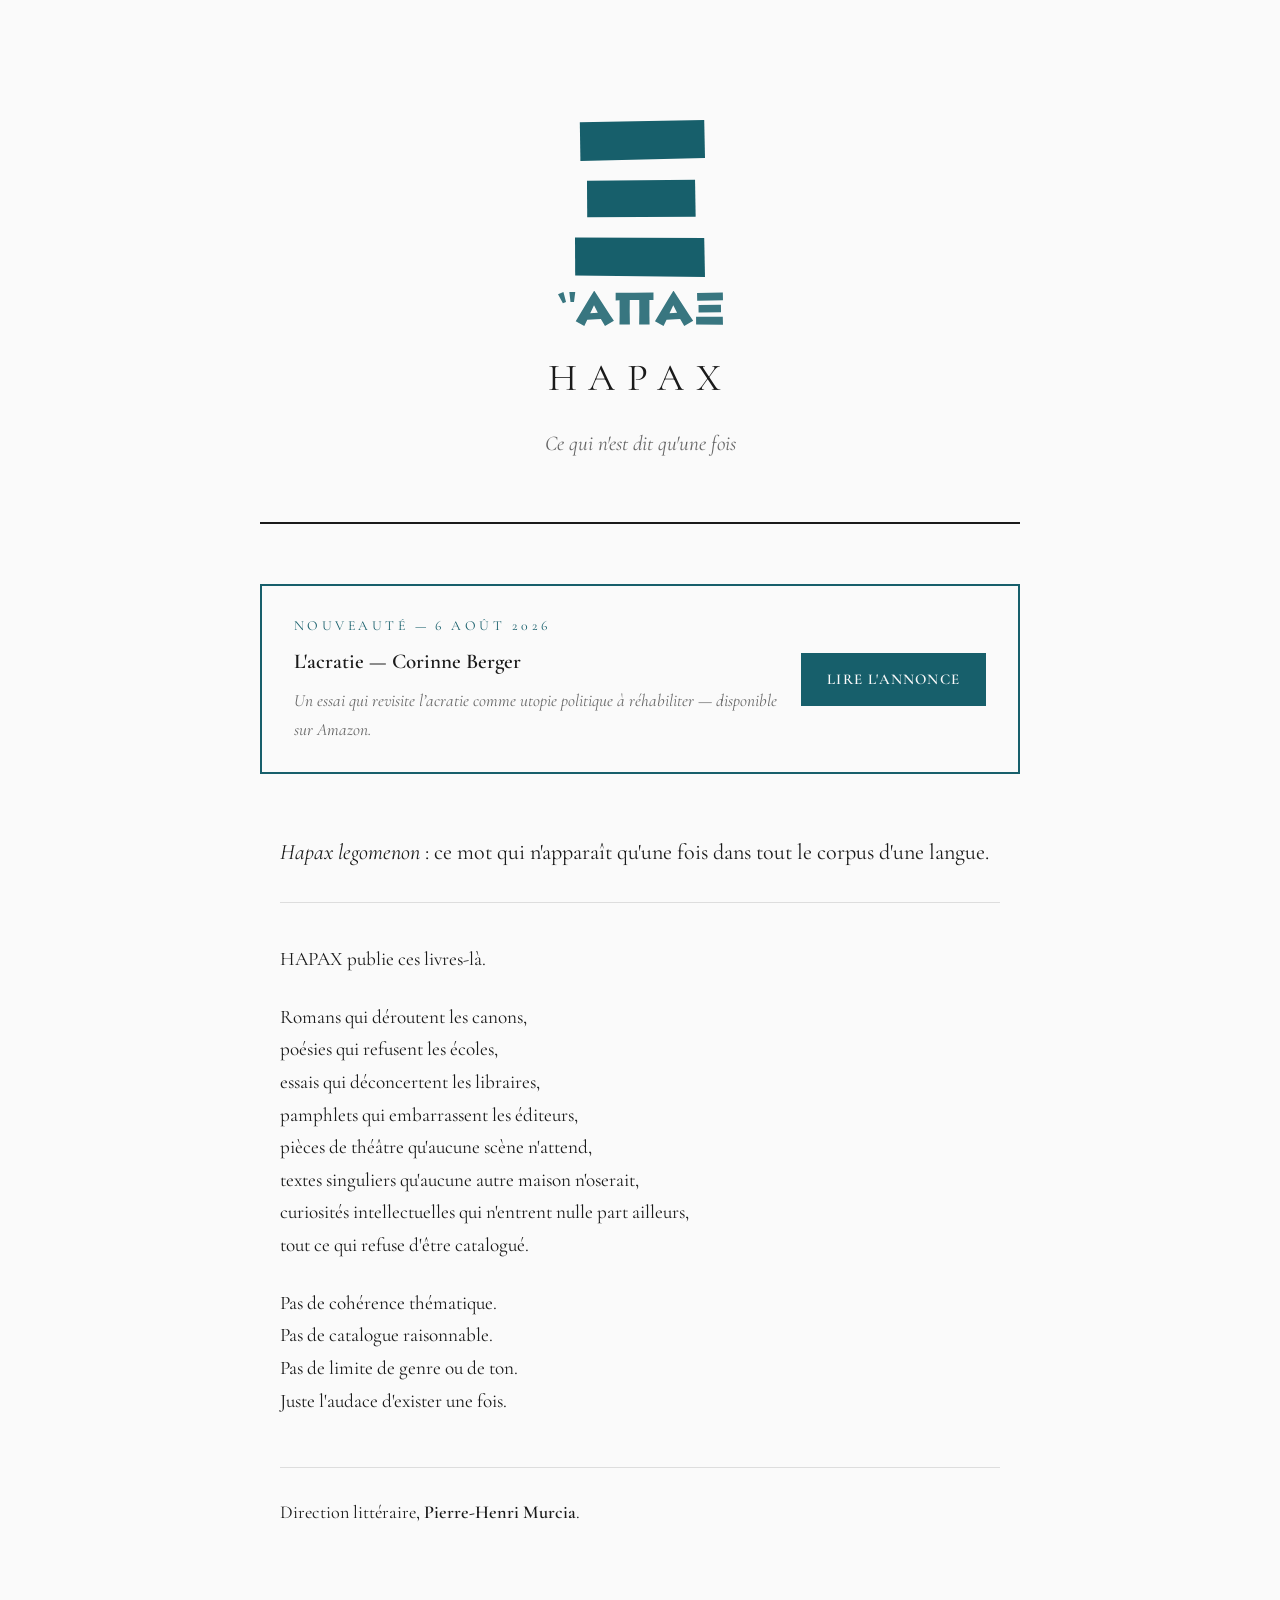
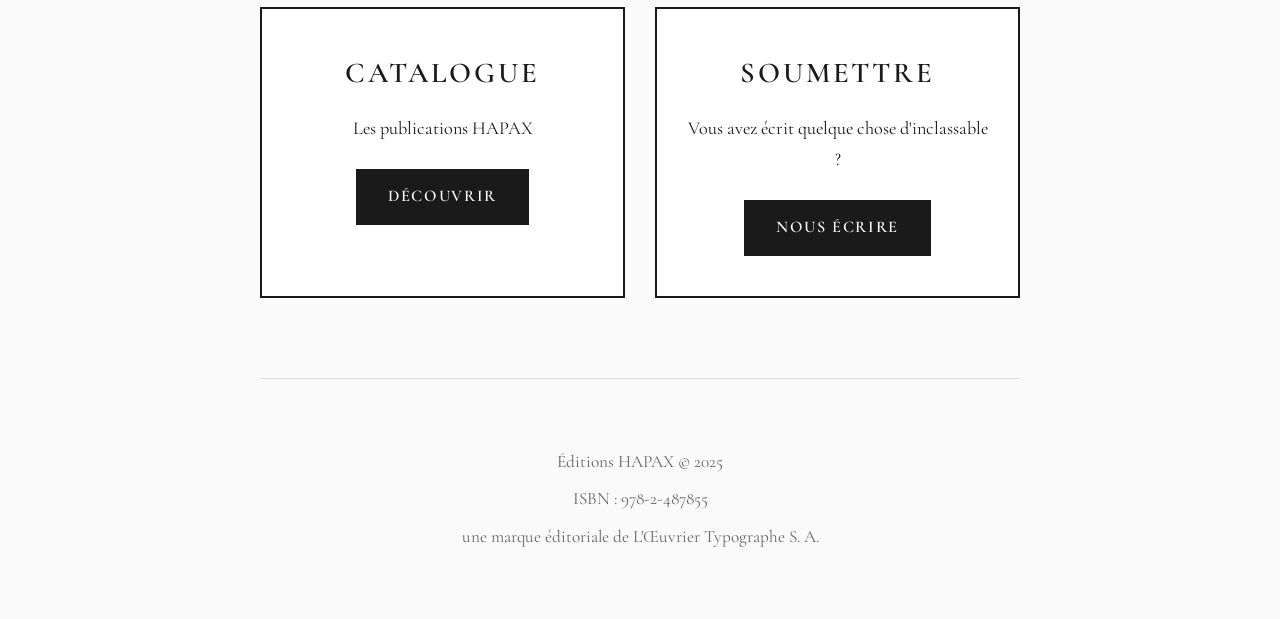
==== index.html @ 50ebf114 "logotypie grecque en glose sous la marque et correction direction litteraire" ====
<!DOCTYPE html>
<html lang="fr">
<head>
    <meta charset="UTF-8">
    <meta name="viewport" content="width=device-width, initial-scale=1.0">
    <title>ἍΠΑΞ - Éditions HAPAX</title>
    <link rel="icon" type="image/png" href="/favicon-96x96.png" sizes="96x96">
    <link rel="icon" type="image/svg+xml" href="/favicon.svg">
    <link rel="shortcut icon" href="/favicon.ico">
    <link rel="apple-touch-icon" sizes="180x180" href="/apple-touch-icon.png">
    <link rel="manifest" href="/site.webmanifest">
    <meta name="theme-color" content="#175F6B">
    <link rel="stylesheet" href="style.css">
</head>
<body>
    <header>
        <div class="logo"><img src="/images/logo-xi.svg" alt="" width="130" height="157"></div>
        <p class="mot-grec"><img src="/images/mot-hapax.svg" alt="ἍΠΑΞ" width="165" height="35"></p>
        <h1>HAPAX</h1>
        <p class="tagline">Ce qui n'est dit qu'une fois</p>
    </header>
    
    <main>

        <!-- BANDEAU ACTUALITÉ -->
        <section class="actu" style="
            border: 2px solid var(--accent);
            padding: 28px 32px;
            margin-bottom: 60px;
            display: grid;
            grid-template-columns: 1fr auto;
            gap: 20px;
            align-items: center;
        ">
            <div>
                <p style="font-size:0.72em; text-transform:uppercase; letter-spacing:0.25em; color:var(--accent); margin-bottom:6px;">Nouveaut&eacute; &mdash; 6&nbsp;ao&ucirc;t 2026</p>
                <p style="font-size:1.1em; font-weight:600; margin-bottom:6px;">L'acratie &mdash; Corinne Berger</p>
                <p style="font-size:0.9em; font-style:italic; color:var(--gris);">Un essai qui revisite l&rsquo;acratie comme utopie politique &agrave; r&eacute;habiliter &mdash; disponible sur Amazon.</p>
            </div>
            <a href="catalogue.html" style="
                display: inline-block;
                padding: 12px 24px;
                background: var(--accent);
                color: var(--blanc);
                text-decoration: none;
                font-weight: 600;
                letter-spacing: 0.08em;
                text-transform: uppercase;
                font-size: 0.78em;
                white-space: nowrap;
                border: 2px solid var(--accent);
                transition: all 0.3s ease;
            ">Lire l'annonce</a>
        </section>

        <section class="manifeste">
            <p class="intro"><em>Hapax legomenon</em> : ce mot qui n'apparaît qu'une fois dans tout le corpus d'une langue.</p>
            
            <p>HAPAX publie ces livres-là.</p>
            
            <p>Romans qui déroutent les canons,<br>
            poésies qui refusent les écoles,<br>
            essais qui déconcertent les libraires,<br>
            pamphlets qui embarrassent les éditeurs,<br>
            pièces de théâtre qu'aucune scène n'attend,<br>
            textes singuliers qu'aucune autre maison n'oserait,<br>
            curiosités intellectuelles qui n'entrent nulle part ailleurs,<br>
            tout ce qui refuse d'être catalogué.</p>
            
            <p>Pas de cohérence thématique.<br>
            Pas de catalogue raisonnable.<br>
            Pas de limite de genre ou de ton.<br>
            Juste l'audace d'exister une fois.</p>
            
            <p class="signature">Direction littéraire, <strong>Pierre-Henri Murcia</strong>.</p>
        </section>

        <section class="actions">
            <div class="action-box">
                <h2>Catalogue</h2>
                <p>Les publications HAPAX</p>
                <a href="catalogue.html" class="btn">Découvrir</a>
            </div>
            
            <div class="action-box">
                <h2>Soumettre</h2>
                <p>Vous avez écrit quelque chose d'inclassable ?</p>
                <a href="mailto:contact@editions-hapax.org" class="btn">Nous écrire</a>
            </div>
        </section>
    </main>
    
    <footer>
        <p>Éditions HAPAX &copy; 2025</p>
        <p>ISBN : 978-2-487855</p>
        <p>une marque éditoriale de L'Œuvrier Typographe S. A.</p>
    </footer>
</body>
</html>
---- style.css ----
/* ============================================================
   ÉDITIONS HAPAX — feuille de style principale
   Palette alignée sur le logo (Ξ blanc sur teal)
   ============================================================ */

@import url('https://fonts.googleapis.com/css2?family=Cormorant+Garamond:ital,wght@0,400;0,600;1,400&display=swap');

/* Reset */
*,
*::before,
*::after {
    margin: 0;
    padding: 0;
    box-sizing: border-box;
}

/* ── Variables ─────────────────────────────────────────────── */
:root {
    --noir: #1a1a1a;
    --blanc: #fafafa;
    --accent: #175f6b;        /* teal du bloc de marque */
    --accent-fonce: #0f454e;  /* survols et états actifs */
    --gris: #666;
    --filet: #ddd;            /* filets et séparateurs */
    --fond-doux: #f2f5f5;     /* aplats secondaires */
}

/* ── Général ───────────────────────────────────────────────── */
body {
    font-family: 'Cormorant Garamond', serif;
    font-size: 1.2em;
    line-height: 1.7;
    max-width: 800px;
    margin: 0 auto;
    padding: 40px 20px;
    background: var(--blanc);
    color: var(--noir);
}

::selection {
    background: var(--accent);
    color: var(--blanc);
}

a:focus-visible,
button:focus-visible,
summary:focus-visible {
    outline: 2px solid var(--accent);
    outline-offset: 3px;
}

/* ── Header ────────────────────────────────────────────────── */
header {
    text-align: center;
    padding: 80px 0 60px;
    border-bottom: 2px solid var(--noir);
    margin-bottom: 60px;
}

.logo {
    font-size: 5em;
    font-weight: 600;
    letter-spacing: 0.15em;
    color: var(--accent);
    margin-bottom: 10px;
}

/* Marque Ξ vectorisée — remplace le glyphe typographique */
.logo img {
    display: block;
    width: 130px;
    height: auto;
    margin: 0 auto;
}

.catalogue-header .logo img,
.annonce-header .logo img {
    width: 78px;
}

/* Logo image — prêt pour le remplacement du glyphe typographique */
.site-logo {
    display: block;
    width: 100%;
    max-width: 340px;
    height: auto;
    margin: 0 auto 24px;
}

h1 {
    font-size: 2em;
    letter-spacing: 0.3em;
    font-weight: 400;
    text-transform: uppercase;
    margin-bottom: 15px;
}

.tagline {
    font-style: italic;
    font-size: 1.1em;
    color: var(--gris);
}

/* Logotypie grecque — glose du monogramme, contours Lithos Pro Black vectorisés.
   Le Ξ est la dernière lettre de ἍΠΑΞ : le mot éclaire la marque sans la remplacer. */
.mot-grec {
    margin: 14px 0 20px;
}

.mot-grec img {
    display: block;
    width: 165px;
    max-width: 60%;
    height: auto;
    margin: 0 auto;
    opacity: 0.85;
}

/* ── Manifeste ─────────────────────────────────────────────── */
.manifeste {
    margin: 60px 0;
    padding: 0 20px;
}

.manifeste p {
    margin-bottom: 25px;
}

.manifeste .intro {
    font-size: 1.15em;
    margin-bottom: 40px;
    padding-bottom: 30px;
    border-bottom: 1px solid var(--filet);
}

.manifeste em {
    font-style: italic;
}

.signature {
    margin-top: 50px;
    padding-top: 30px;
    border-top: 1px solid var(--filet);
    font-size: 0.95em;
    line-height: 1.6;
}

.signature strong {
    font-weight: 600;
}

/* ── Actions ───────────────────────────────────────────────── */
.actions {
    display: grid;
    grid-template-columns: 1fr 1fr;
    gap: 30px;
    margin: 80px 0;
}

.action-box {
    text-align: center;
    padding: 40px 30px;
    border: 2px solid var(--noir);
    background: white;
    transition: background-color 0.3s ease, color 0.3s ease, border-color 0.3s ease;
}

.action-box:hover {
    background: var(--accent);
    border-color: var(--accent);
    color: var(--blanc);
}

.action-box:hover .btn {
    background: var(--blanc);
    color: var(--accent);
    border-color: var(--blanc);
}

.action-box h2 {
    font-size: 1.5em;
    font-weight: 600;
    margin-bottom: 15px;
    text-transform: uppercase;
    letter-spacing: 0.1em;
}

.action-box p {
    margin-bottom: 25px;
    font-size: 0.95em;
}

/* ── Boutons ───────────────────────────────────────────────── */
.btn {
    display: inline-block;
    padding: 12px 30px;
    background: var(--noir);
    color: var(--blanc);
    text-decoration: none;
    font-weight: 600;
    letter-spacing: 0.1em;
    text-transform: uppercase;
    font-size: 0.85em;
    transition: background-color 0.3s ease, border-color 0.3s ease, color 0.3s ease;
    border: 2px solid var(--noir);
}

.btn:hover {
    background: var(--accent);
    border-color: var(--accent);
    color: var(--blanc);
}

/* ── Footer ────────────────────────────────────────────────── */
footer {
    text-align: center;
    padding: 60px 0 20px;
    border-top: 1px solid var(--filet);
    margin-top: 80px;
    font-size: 0.9em;
    color: var(--gris);
}

footer p {
    margin: 8px 0;
}

footer a {
    color: var(--noir);
    text-decoration: none;
    border-bottom: 1px solid var(--noir);
    transition: color 0.3s ease, border-color 0.3s ease;
}

footer a:hover {
    color: var(--accent);
    border-bottom-color: var(--accent);
}

/* ── Responsive ────────────────────────────────────────────── */
@media (max-width: 700px) {
    body {
        font-size: 1.1em;
        padding: 20px 15px;
    }

    .logo {
        font-size: 3.5em;
    }

    .logo img {
        width: 96px;
    }

    .mot-grec img {
        width: 130px;
    }

    .catalogue-header .logo img,
    .annonce-header .logo img {
        width: 64px;
    }

    .site-logo {
        max-width: 240px;
    }

    h1 {
        font-size: 1.6em;
        letter-spacing: 0.2em;
    }

    header {
        padding: 60px 0 40px;
    }

    .actions {
        grid-template-columns: 1fr;
        gap: 20px;
    }

    .action-box {
        padding: 30px 20px;
    }
}

/* ── Accessibilité ─────────────────────────────────────────── */
@media (prefers-reduced-motion: reduce) {
    *,
    *::before,
    *::after {
        transition: none !important;
        animation: none !important;
    }
}
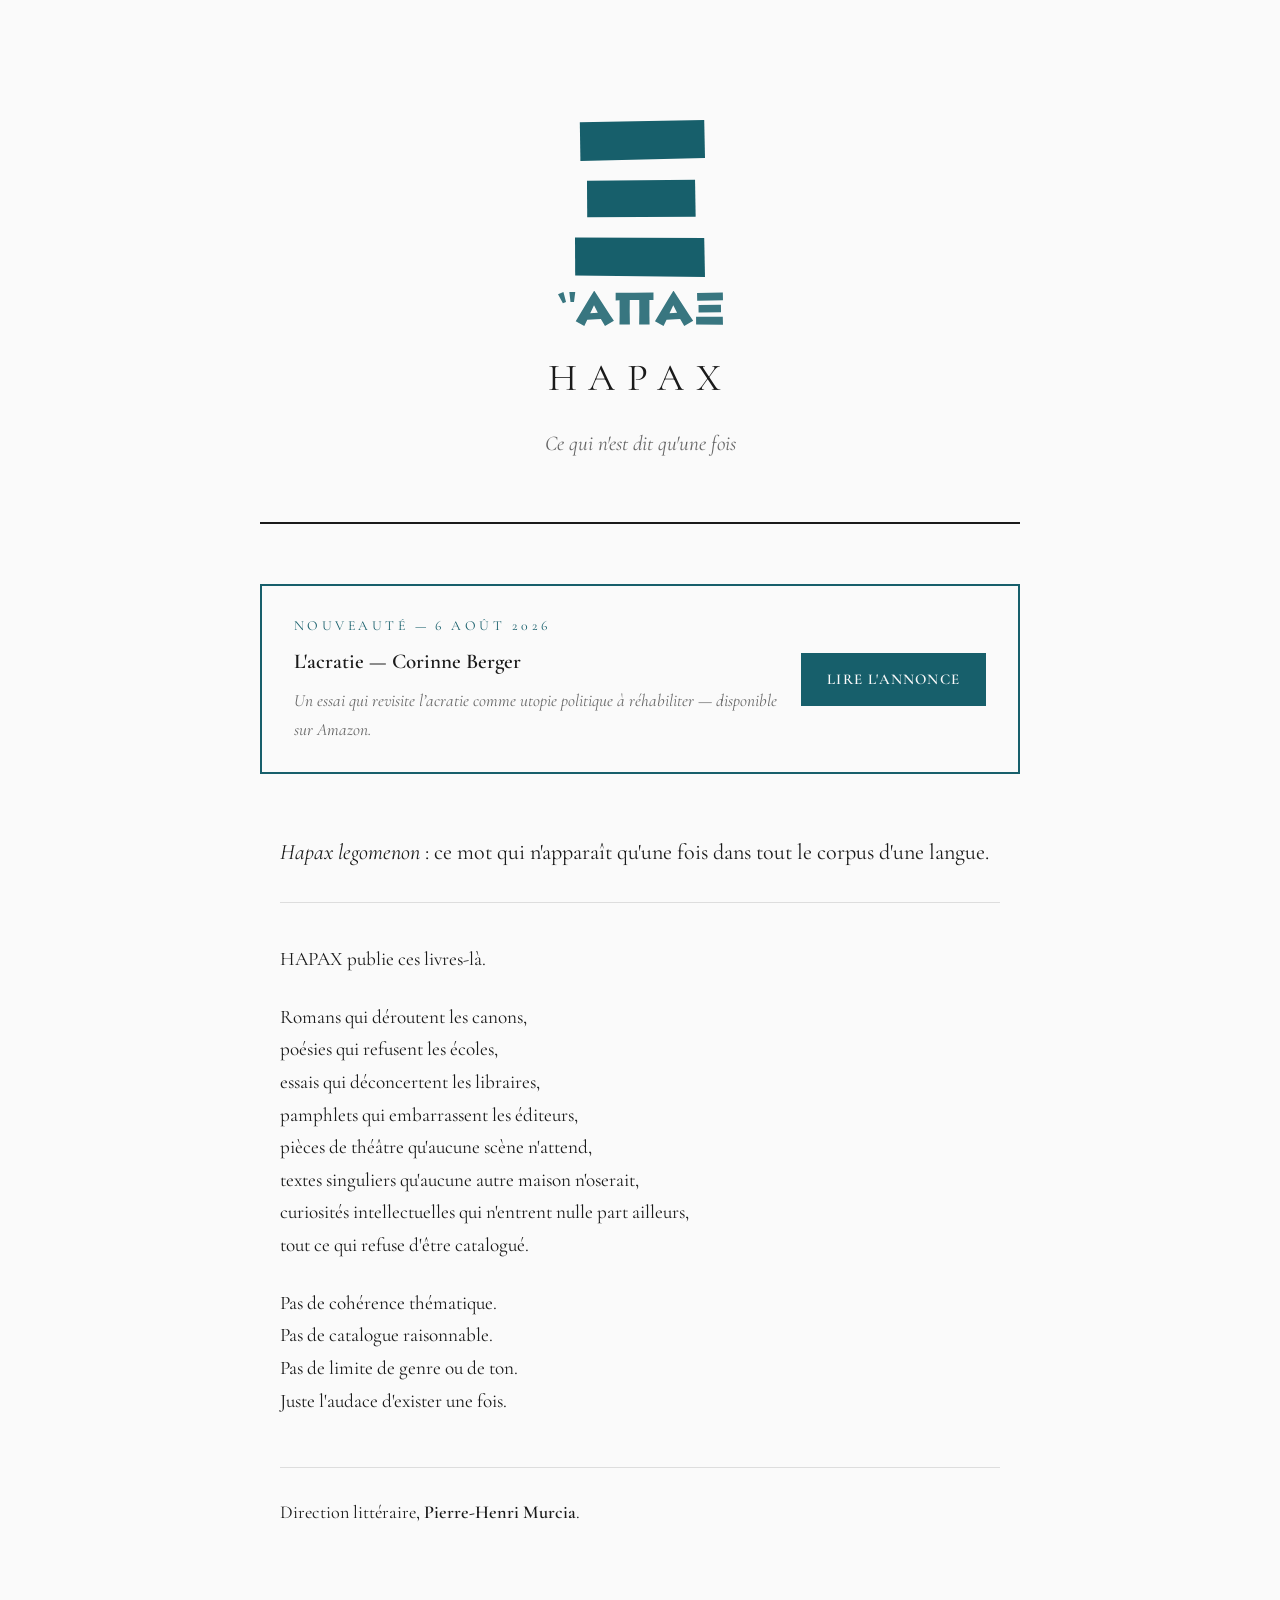
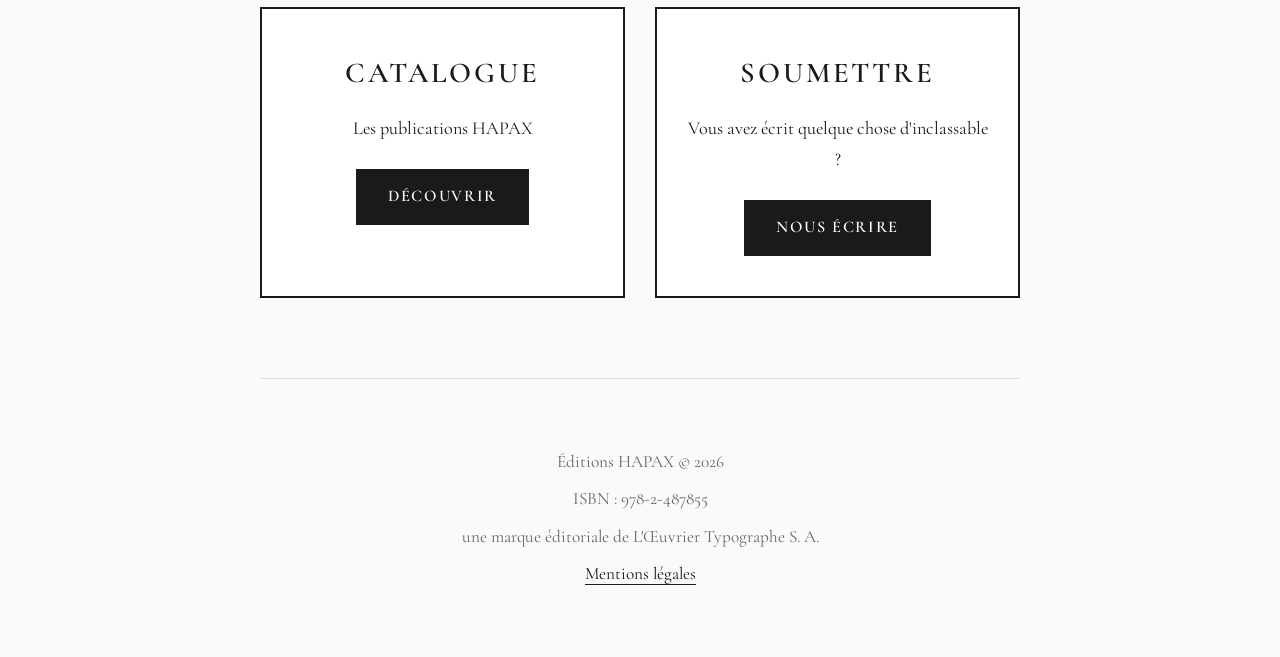
==== commit 43d37cd0: "radical isbn et prefixe editeur distingues" ====
--- a/index.html
+++ b/index.html
@@ -91,9 +91,10 @@
     </main>
     
     <footer>
-        <p>Éditions HAPAX &copy; 2025</p>
-        <p>ISBN : 978-2-487855</p>
-        <p>une marque éditoriale de L'Œuvrier Typographe S. A.</p>
+        <p>Éditions HAPAX &copy; 2026</p>
+        <p>ISBN&nbsp;: 978-2-487855</p>
+        <p>une marque éditoriale de L'Œuvrier Typographe S.&nbsp;A.</p>
+        <p><a href="/mentions-legales.html">Mentions légales</a></p>
     </footer>
 </body>
 </html>
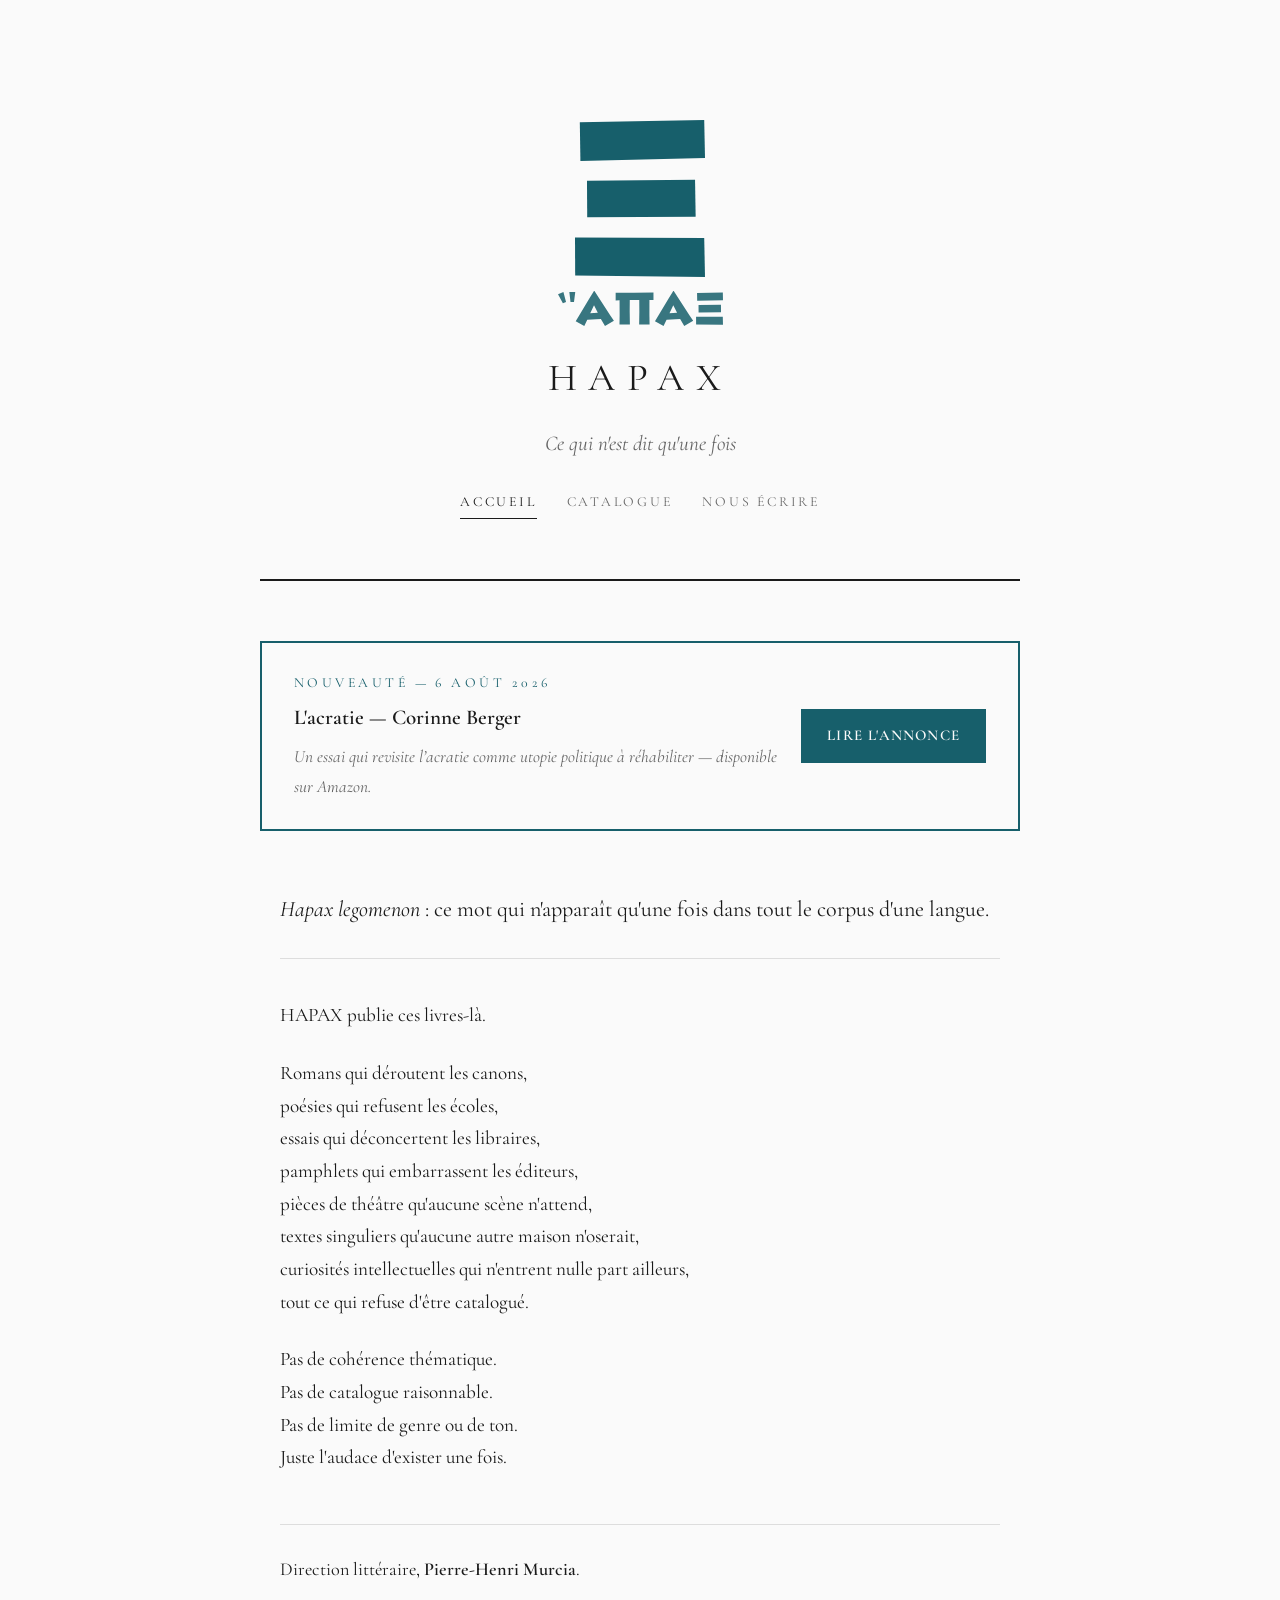
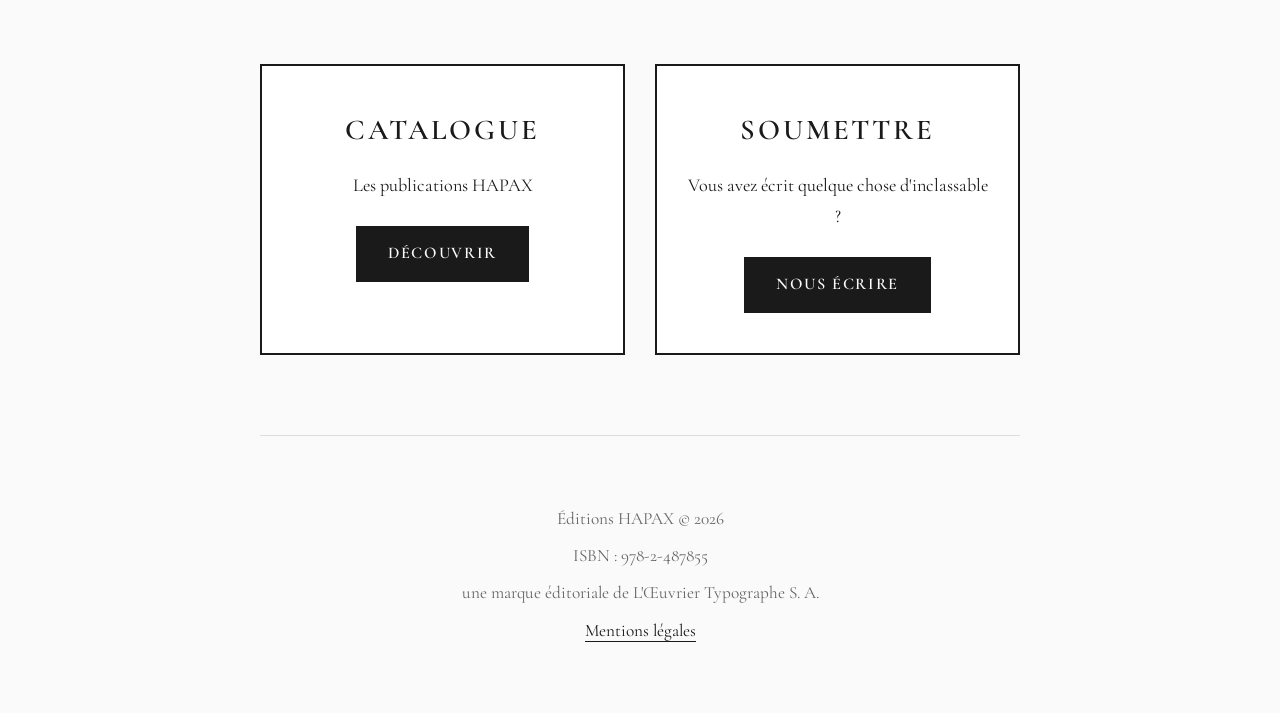
==== commit fb92a59d: "fiche Maitre des fous corrigee datee et liee au catalogue" ====
--- a/index.html
+++ b/index.html
@@ -18,6 +18,11 @@
         <p class="mot-grec"><img src="/images/mot-hapax.svg" alt="ἍΠΑΞ" width="165" height="35"></p>
         <h1>HAPAX</h1>
         <p class="tagline">Ce qui n'est dit qu'une fois</p>
+        <nav class="nav-principal">
+            <a href="/index.html" aria-current="page">Accueil</a>
+            <a href="/catalogue.html">Catalogue</a>
+            <a href="/contact.html">Nous écrire</a>
+        </nav>
     </header>
     
     <main>
@@ -85,7 +90,7 @@
             <div class="action-box">
                 <h2>Soumettre</h2>
                 <p>Vous avez écrit quelque chose d'inclassable ?</p>
-                <a href="mailto:contact@editions-hapax.org" class="btn">Nous écrire</a>
+                <a href="/contact.html" class="btn">Nous écrire</a>
             </div>
         </section>
     </main>
--- a/style.css
+++ b/style.css
@@ -99,6 +99,36 @@
     font-style: italic;
     font-size: 1.1em;
     color: var(--gris);
+}
+
+/* ── Navigation principale ─────────────────────────── */
+.nav-principal {
+    display: flex;
+    justify-content: center;
+    flex-wrap: wrap;
+    gap: 30px;
+    margin-top: 28px;
+}
+
+.nav-principal a {
+    font-size: 0.72em;
+    text-transform: uppercase;
+    letter-spacing: 0.2em;
+    color: var(--gris);
+    text-decoration: none;
+    padding-bottom: 4px;
+    border-bottom: 1px solid transparent;
+    transition: color 0.3s ease, border-color 0.3s ease;
+}
+
+.nav-principal a:hover {
+    color: var(--accent);
+    border-bottom-color: var(--accent);
+}
+
+.nav-principal a[aria-current="page"] {
+    color: var(--noir);
+    border-bottom-color: var(--noir);
 }
 
 /* Logotypie grecque — glose du monogramme, contours Lithos Pro Black vectorisés.
@@ -279,6 +309,16 @@
         gap: 20px;
     }
 
+    .nav-principal {
+        gap: 18px;
+        margin-top: 24px;
+    }
+
+    .nav-principal a {
+        font-size: 0.68em;
+        letter-spacing: 0.15em;
+    }
+
     .action-box {
         padding: 30px 20px;
     }
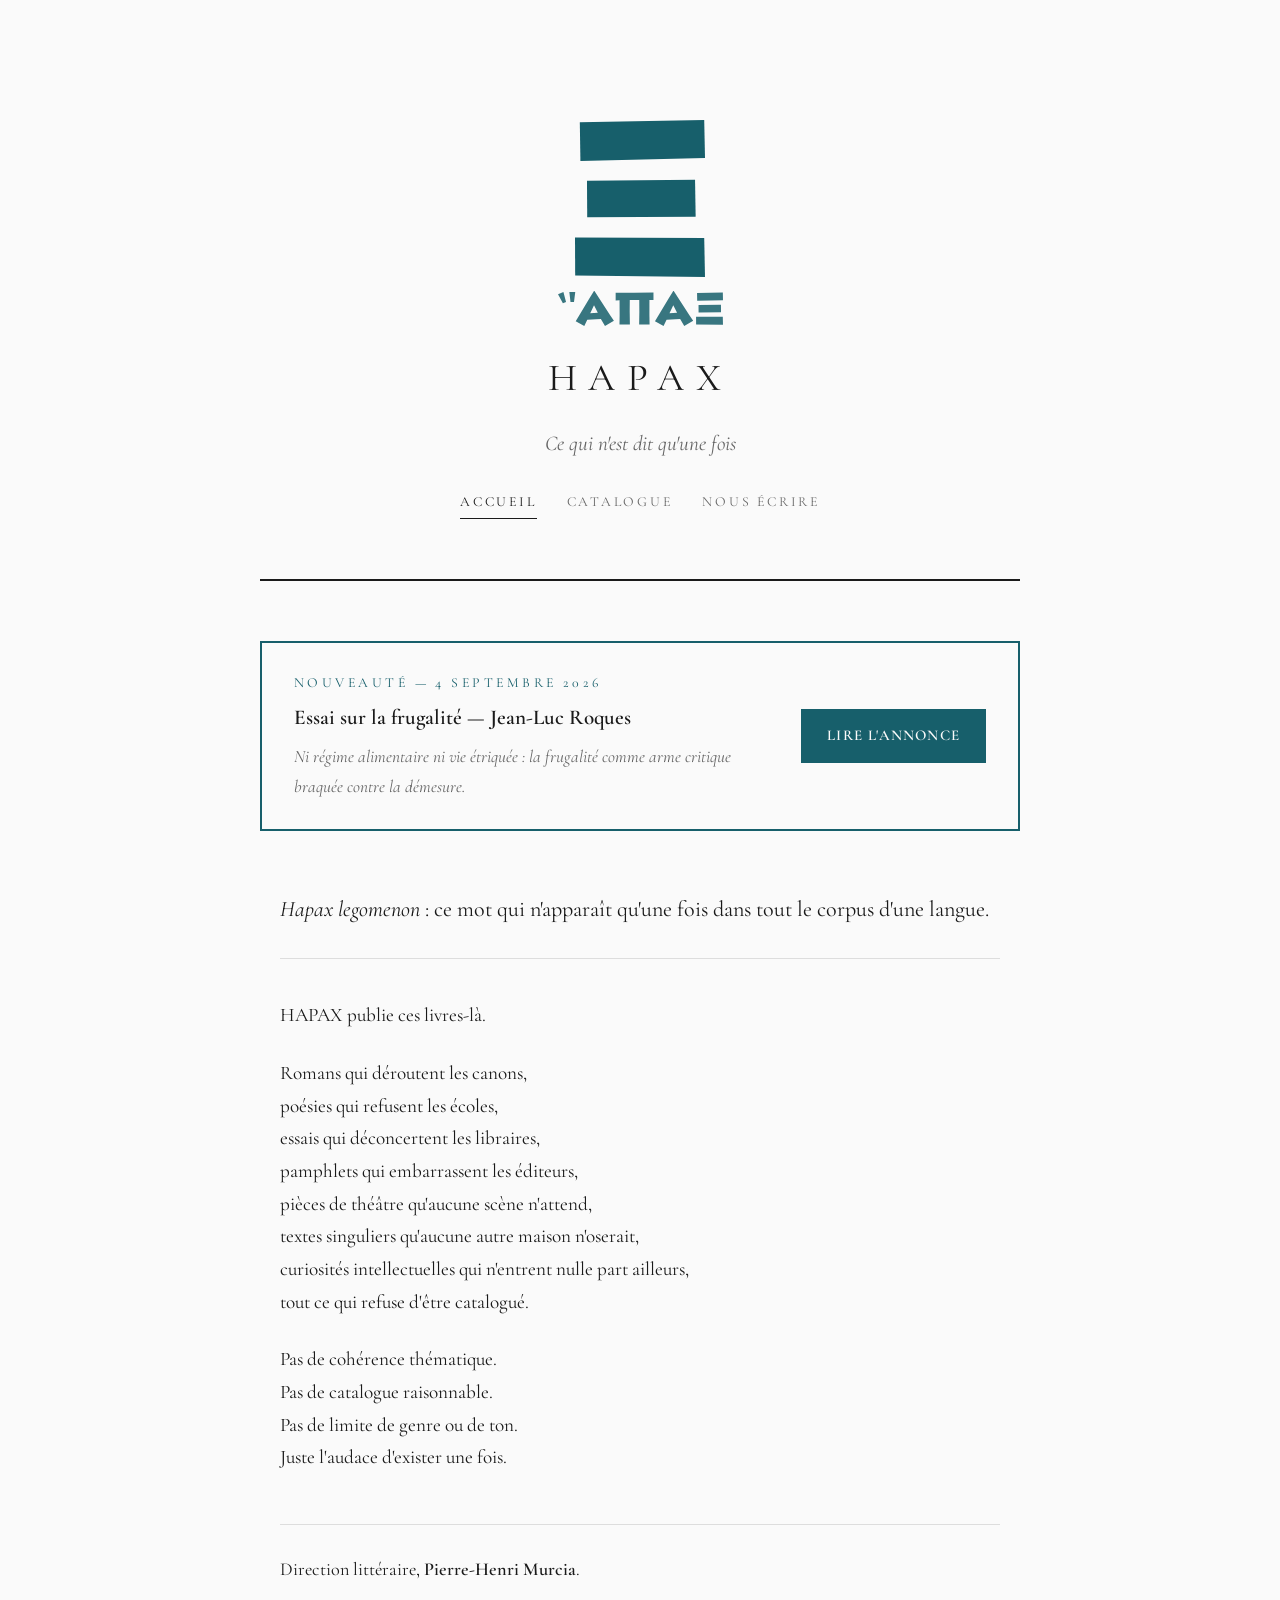
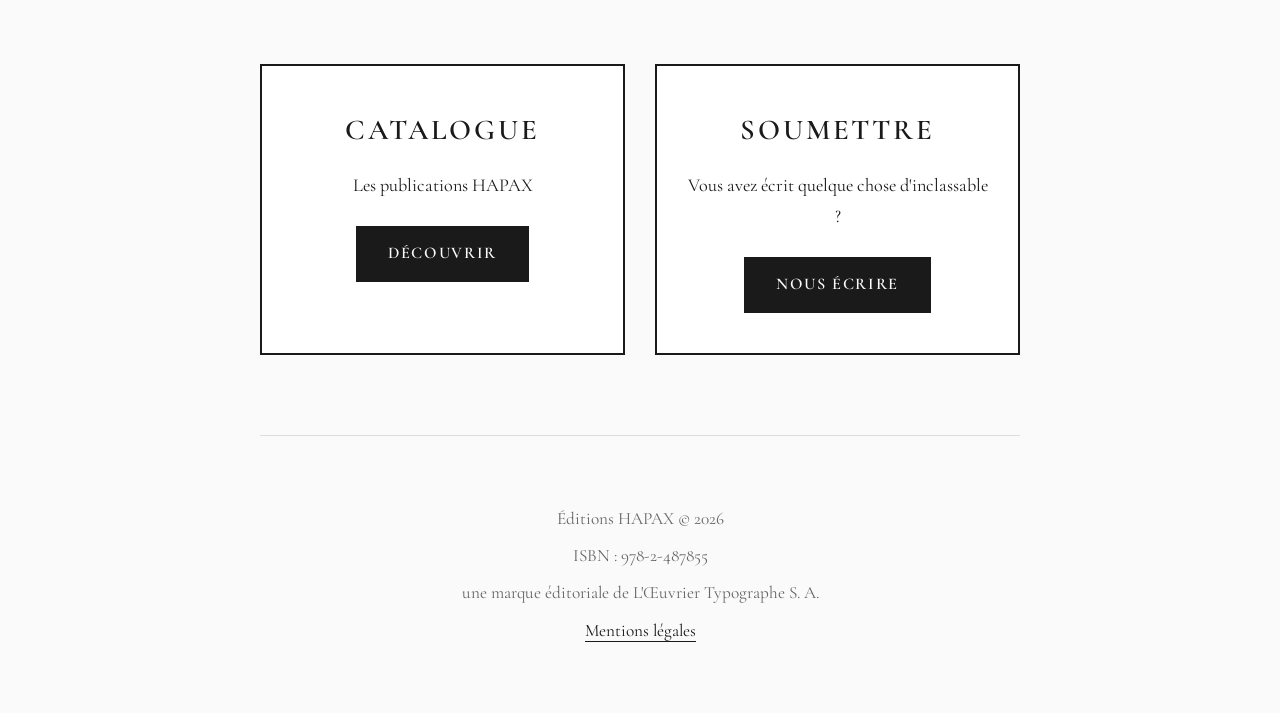
==== commit 12fa1c7d: "ajout Essai sur la frugalite de Jean-Luc Roques et page dediee pour L-acratie" ====
--- a/index.html
+++ b/index.html
@@ -4,6 +4,20 @@
     <meta charset="UTF-8">
     <meta name="viewport" content="width=device-width, initial-scale=1.0">
     <title>ἍΠΑΞ - Éditions HAPAX</title>
+    <meta name="description" content="HAPAX publie les livres qui n'entrent nulle part ailleurs : romans, essais, poésies et textes singuliers qu'aucune autre maison n'oserait. Direction littéraire, Pierre-Henri Murcia.">
+    <link rel="canonical" href="https://editions-hapax.org/">
+
+    <meta property="og:type" content="website">
+    <meta property="og:site_name" content="Éditions HAPAX">
+    <meta property="og:locale" content="fr_FR">
+    <meta property="og:url" content="https://editions-hapax.org/">
+    <meta property="og:title" content="Éditions HAPAX — ce qui n'est dit qu'une fois">
+    <meta property="og:description" content="HAPAX publie les livres qui n'entrent nulle part ailleurs : romans, essais, poésies et textes singuliers qu'aucune autre maison n'oserait.">
+    <meta property="og:image" content="https://editions-hapax.org/images/og-hapax.jpg">
+    <meta property="og:image:width" content="1200">
+    <meta property="og:image:height" content="630">
+    <meta property="og:image:alt" content="ἍΠΑΞ — Éditions HAPAX">
+    <meta name="twitter:card" content="summary_large_image">
     <link rel="icon" type="image/png" href="/favicon-96x96.png" sizes="96x96">
     <link rel="icon" type="image/svg+xml" href="/favicon.svg">
     <link rel="shortcut icon" href="/favicon.ico">
@@ -19,9 +33,9 @@
         <h1>HAPAX</h1>
         <p class="tagline">Ce qui n'est dit qu'une fois</p>
         <nav class="nav-principal">
-            <a href="/index.html" aria-current="page">Accueil</a>
-            <a href="/catalogue.html">Catalogue</a>
-            <a href="/contact.html">Nous écrire</a>
+            <a href="/" aria-current="page">Accueil</a>
+            <a href="/catalogue">Catalogue</a>
+            <a href="/contact">Nous écrire</a>
         </nav>
     </header>
     
@@ -38,11 +52,11 @@
             align-items: center;
         ">
             <div>
-                <p style="font-size:0.72em; text-transform:uppercase; letter-spacing:0.25em; color:var(--accent); margin-bottom:6px;">Nouveaut&eacute; &mdash; 6&nbsp;ao&ucirc;t 2026</p>
-                <p style="font-size:1.1em; font-weight:600; margin-bottom:6px;">L'acratie &mdash; Corinne Berger</p>
-                <p style="font-size:0.9em; font-style:italic; color:var(--gris);">Un essai qui revisite l&rsquo;acratie comme utopie politique &agrave; r&eacute;habiliter &mdash; disponible sur Amazon.</p>
+                <p style="font-size:0.72em; text-transform:uppercase; letter-spacing:0.25em; color:var(--accent); margin-bottom:6px;">Nouveaut&eacute; &mdash; 4&nbsp;septembre 2026</p>
+                <p style="font-size:1.1em; font-weight:600; margin-bottom:6px;">Essai sur la frugalit&eacute; &mdash; Jean-Luc Roques</p>
+                <p style="font-size:0.9em; font-style:italic; color:var(--gris);">Ni r&eacute;gime alimentaire ni vie &eacute;triqu&eacute;e&nbsp;: la frugalit&eacute; comme arme critique braqu&eacute;e contre la d&eacute;mesure.</p>
             </div>
-            <a href="catalogue.html" style="
+            <a href="/jean-luc-roques-frugalite" style="
                 display: inline-block;
                 padding: 12px 24px;
                 background: var(--accent);
@@ -84,13 +98,13 @@
             <div class="action-box">
                 <h2>Catalogue</h2>
                 <p>Les publications HAPAX</p>
-                <a href="catalogue.html" class="btn">Découvrir</a>
+                <a href="/catalogue" class="btn">Découvrir</a>
             </div>
             
             <div class="action-box">
                 <h2>Soumettre</h2>
                 <p>Vous avez écrit quelque chose d'inclassable ?</p>
-                <a href="/contact.html" class="btn">Nous écrire</a>
+                <a href="/contact" class="btn">Nous écrire</a>
             </div>
         </section>
     </main>
@@ -99,7 +113,7 @@
         <p>Éditions HAPAX &copy; 2026</p>
         <p>ISBN&nbsp;: 978-2-487855</p>
         <p>une marque éditoriale de L'Œuvrier Typographe S.&nbsp;A.</p>
-        <p><a href="/mentions-legales.html">Mentions légales</a></p>
+        <p><a href="/mentions-legales">Mentions légales</a></p>
     </footer>
 </body>
 </html>
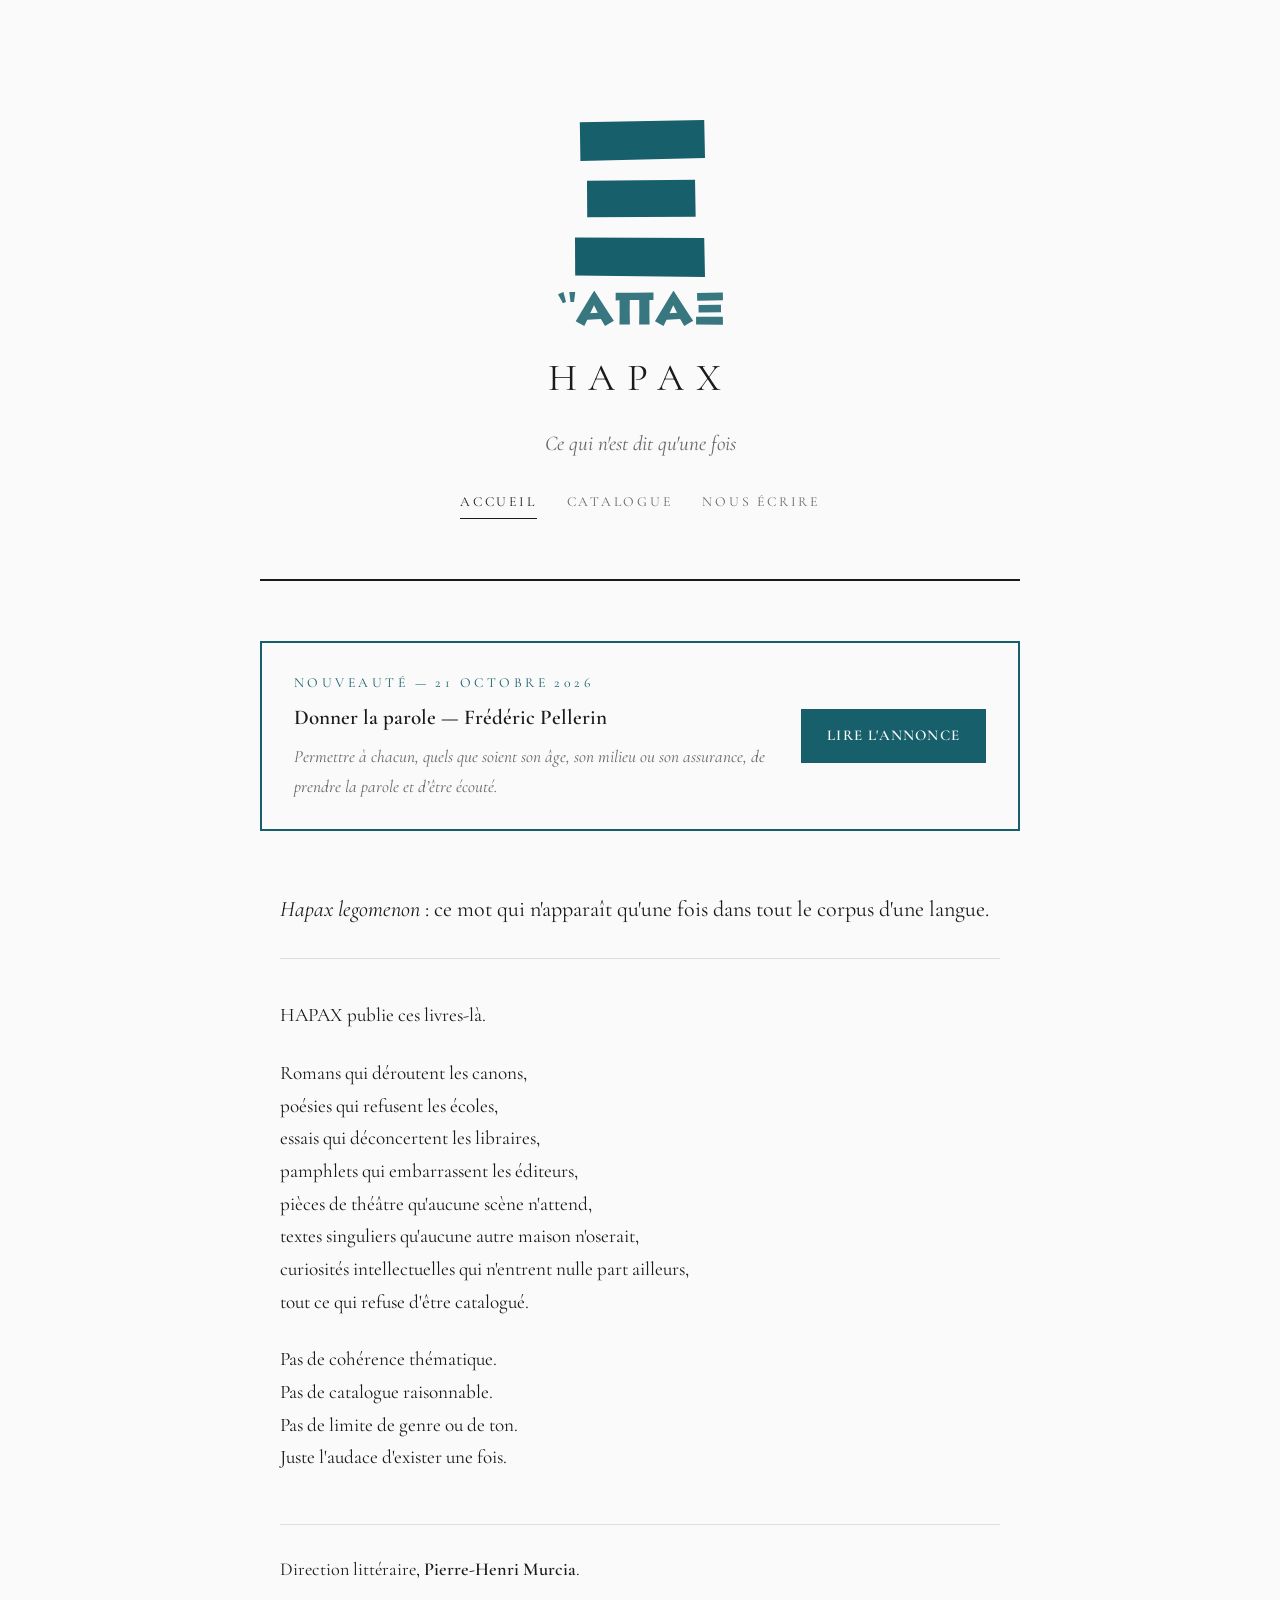
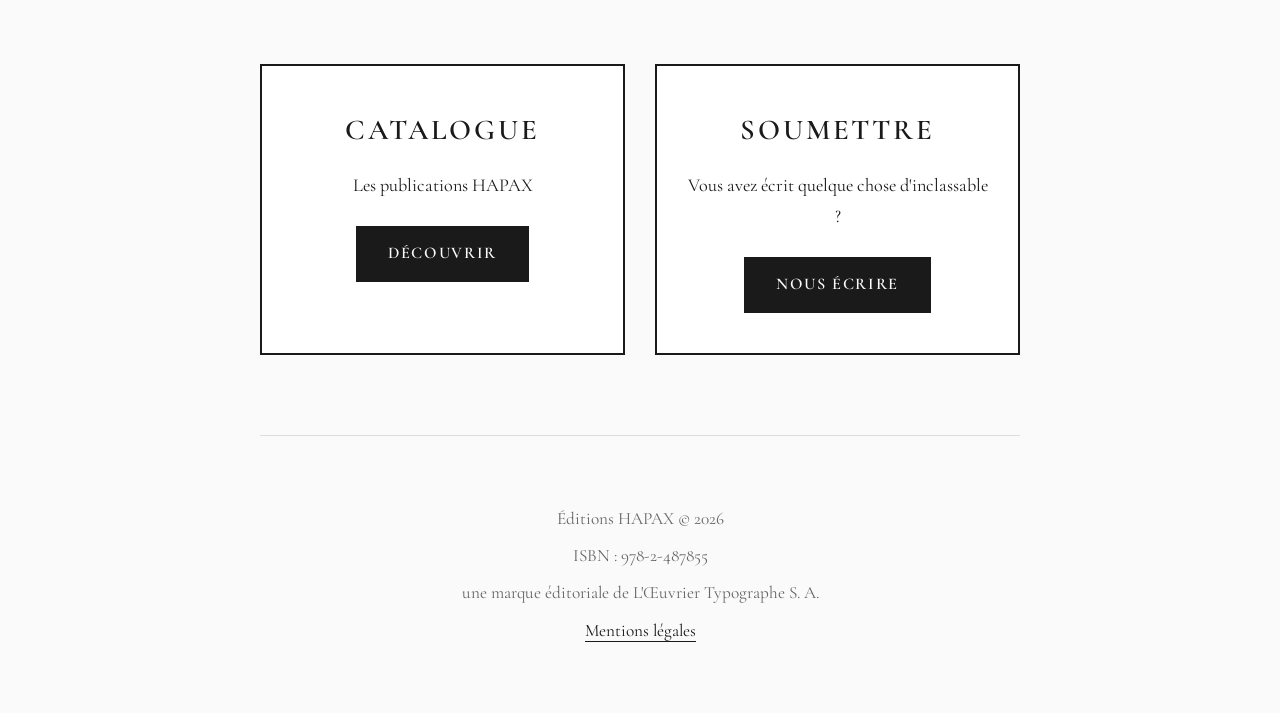
==== commit 5f77df5d: "Ajout Donner la parole de Frederic Pellerin publication VI" ====
--- a/index.html
+++ b/index.html
@@ -52,11 +52,11 @@
             align-items: center;
         ">
             <div>
-                <p style="font-size:0.72em; text-transform:uppercase; letter-spacing:0.25em; color:var(--accent); margin-bottom:6px;">Nouveaut&eacute; &mdash; 4&nbsp;septembre 2026</p>
-                <p style="font-size:1.1em; font-weight:600; margin-bottom:6px;">Essai sur la frugalit&eacute; &mdash; Jean-Luc Roques</p>
-                <p style="font-size:0.9em; font-style:italic; color:var(--gris);">Ni r&eacute;gime alimentaire ni vie &eacute;triqu&eacute;e&nbsp;: la frugalit&eacute; comme arme critique braqu&eacute;e contre la d&eacute;mesure.</p>
+                <p style="font-size:0.72em; text-transform:uppercase; letter-spacing:0.25em; color:var(--accent); margin-bottom:6px;">Nouveaut&eacute; &mdash; 21&nbsp;octobre 2026</p>
+                <p style="font-size:1.1em; font-weight:600; margin-bottom:6px;">Donner la parole &mdash; Fr&eacute;d&eacute;ric Pellerin</p>
+                <p style="font-size:0.9em; font-style:italic; color:var(--gris);">Permettre &agrave; chacun, quels que soient son &acirc;ge, son milieu ou son assurance, de prendre la parole et d&rsquo;&ecirc;tre &eacute;cout&eacute;.</p>
             </div>
-            <a href="/jean-luc-roques-frugalite" style="
+            <a href="/frederic-pellerin-donner-la-parole" style="
                 display: inline-block;
                 padding: 12px 24px;
                 background: var(--accent);
